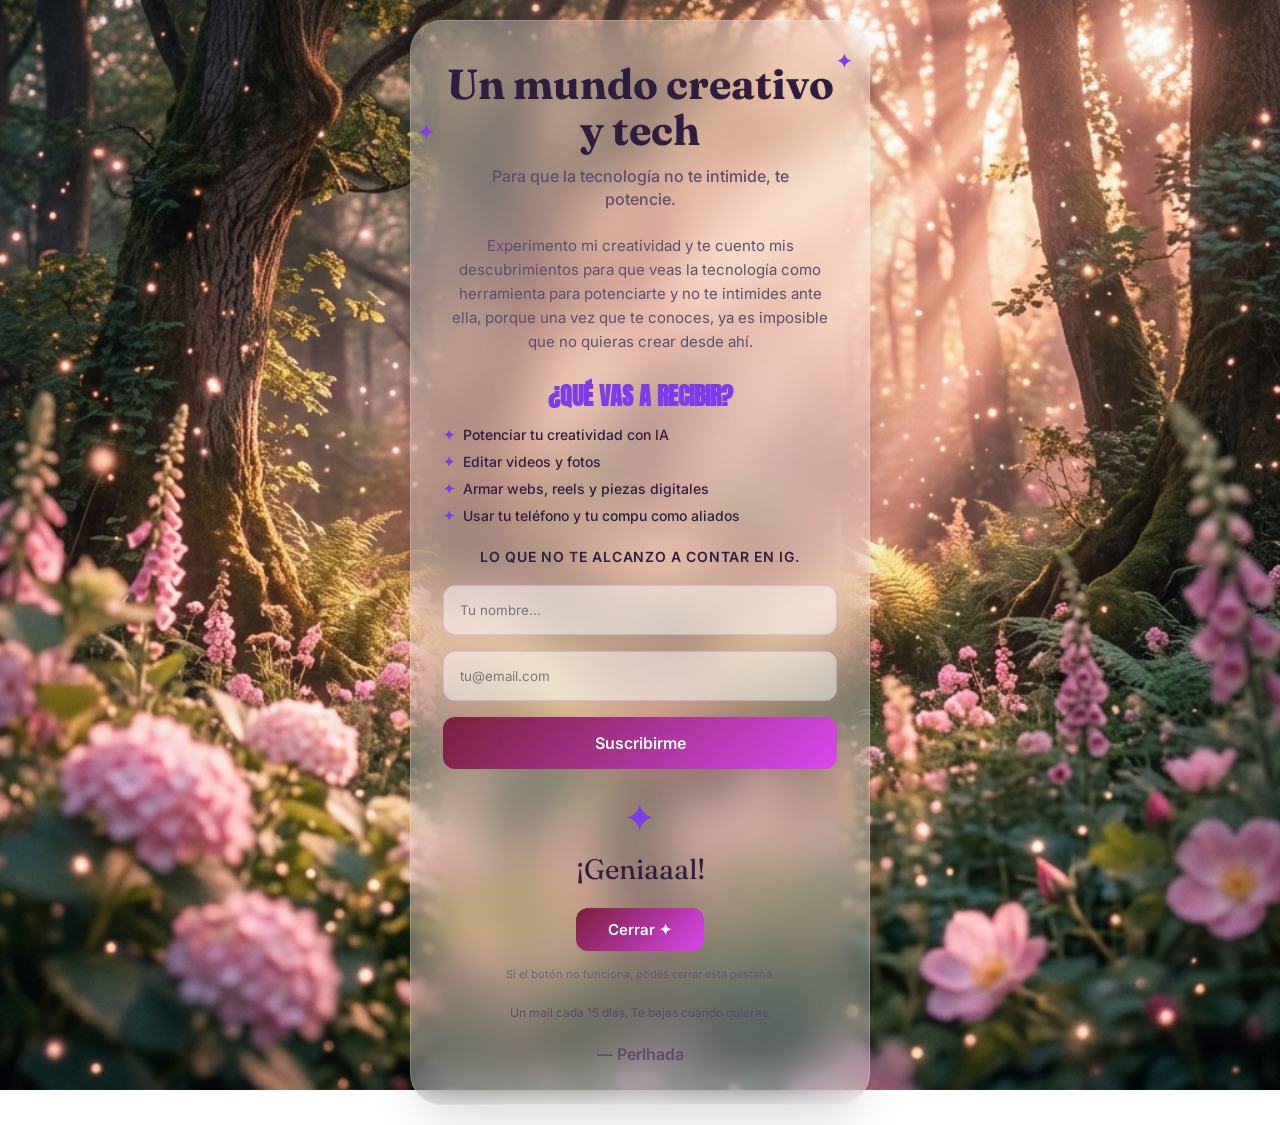
==== index.html @ 7e56c5f4 "Small update to index" ====
<!DOCTYPE html>
<html lang="es">
<head>
    <meta charset="UTF-8">
    <meta name="viewport" content="width=device-width, initial-scale=1.0">
    <title>Newsletter Perlhada | Ethereal Tech</title>
    <!-- Favicon -->
    <link rel="icon" type="image/svg+xml" href="data:image/svg+xml,<svg xmlns='http://www.w3.org/2000/svg' viewBox='0 0 100 100'><text y='.9em' font-size='90'>✦</text></svg>">
    <link rel="stylesheet" href="styles.css">
</head>
<body>
    <div class="grain-overlay"></div>

    <main class="container">
        <!-- HERO -->
        <section class="hero">
            <h1>
                Un mundo creativo y tech
                <span class="star star-1">✦</span>
                <span class="star star-2">✦</span>
            </h1>
            <p class="tagline">Para que la tecnología no te intimide, te potencie.</p>
        </section>

        <!-- BIENVENIDA -->
        <section class="bienvenida">
            <p>Experimento mi creatividad y te cuento mis descubrimientos para que veas la tecnología como herramienta para potenciarte y no te intimides ante ella, porque una vez que te conoces, ya es imposible que no quieras crear desde ahí.</p>
        </section>

        <!-- QUÉ VAS A RECIBIR -->
        <section class="que-recibes">
            <h2>¿Qué vas a recibir?</h2>
            <ul>
                <li>Potenciar tu creatividad con IA</li>
                <li>Editar videos y fotos</li>
                <li>Armar webs, reels y piezas digitales</li>
                <li>Usar tu teléfono y tu compu como aliados</li>
            </ul>
        </section>

        <!-- SUSCRIPCIÓN -->
        <section class="suscripcion">
            <p class="puente">Lo que no te alcanzo a contar en IG.</p>
            
            <div id="mailerlite-form">
                <form class="mailerlite-form" id="subscribe-form">
                    <input type="text" name="fields[name]" placeholder="Tu nombre..." required>
                    <input type="email" name="fields[email]" placeholder="tu@email.com" required>
                    <button type="submit">Suscribirme</button>
                </form>
                <div class="success-state" id="success-state" hidden>
                    <span class="success-star">✦</span>
                    <p class="success-title">¡Geniaaal!</p>
                    <button class="close-btn" onclick="window.close()">Cerrar ✦</button>
                    <p class="close-hint">Si el botón no funciona, podés cerrar esta pestaña.</p>
                </div>
            </div>

            <script>
                const form = document.getElementById('subscribe-form');
                const successState = document.getElementById('success-state');
                const MAILERLITE_URL = 'https://assets.mailerlite.com/jsonp/1642728/forms/185133193993652222/subscribe';

                form.addEventListener('submit', function(e) {
                    e.preventDefault();
                    const data = new FormData(form);
                    fetch(MAILERLITE_URL, { method: 'POST', body: data, mode: 'no-cors' })
                        .finally(() => {
                            form.hidden = true;
                            successState.hidden = false;
                            document.getElementById('antifriccion').hidden = true;
                            document.getElementById('footer').hidden = true;
                        });
                });
            </script>
            
            <p class="antifriccion" id="antifriccion">Un mail cada 15 días. Te bajas cuando quieras.</p>
        </section>

        <!-- FOOTER -->
        <footer id="footer">
            <p>— Perlhada</p>
        </footer>
    </main>
</body>
</html>
---- styles.css ----
/* Newsletter Perlhada - Ethereal Tech Design */
@import url('https://fonts.googleapis.com/css2?family=Anton&family=Fraunces:opsz,wght@9..144,700&family=Inter:wght@400;500;600&display=swap');

:root {
    /* Colors */
    --text-primary: #2D1B3D;
    --text-secondary: #5C4B6E;
    --accent-violet: #7C3AED;
    --cta-burgundy: #7A1E3A;
    --cta-fuchsia: #D946EF;
    
    /* Typography - NO ITALICS per instructions */
    --font-h1: 'Fraunces', serif;
    --font-headline: 'Anton', sans-serif;
    --font-body: 'Inter', sans-serif;
    
    /* Effects */
    --glass-bg: rgba(255, 255, 255, 0.30);
    --glass-blur: 24px;
    --card-width: 460px;
    --transition: all 0.4s cubic-bezier(0.165, 0.84, 0.44, 1);
}

* {
    margin: 0;
    padding: 0;
    box-sizing: border-box;
}

body {
    font-family: var(--font-body);
    color: var(--text-primary);
    background: url('assets/fondo-dreamy.jpg') no-repeat center center fixed;
    background-size: cover;
    min-height: 100vh;
    display: flex;
    justify-content: center;
    align-items: center;
    padding: 20px;
    -webkit-font-smoothing: antialiased;
    overflow-x: hidden;
}

/* Container / Mobile-First Card */
.container {
    background: var(--glass-bg);
    backdrop-filter: blur(var(--glass-blur));
    -webkit-backdrop-filter: blur(var(--glass-blur));
    width: 100%;
    max-width: var(--card-width);
    padding: 40px 32px;
    border-radius: 32px;
    border: 1px solid rgba(255, 255, 255, 0.2);
    box-shadow: 0 25px 50px -12px rgba(0, 0, 0, 0.15);
    text-align: center;
    animation: fadeInUp 0.8s ease-out forwards;
}

@keyframes fadeInUp {
    from { opacity: 0; transform: translateY(30px); }
    to { opacity: 1; transform: translateY(0); }
}

/* HERO */
.hero {
    margin-bottom: 24px;
}

.hero h1 {
    font-family: var(--font-h1);
    font-size: 42px;
    line-height: 1.1;
    margin-bottom: 12px;
    color: var(--text-primary);
    position: relative;
    display: inline-block;
}

/* Twinkling Stars */
.star {
    position: absolute;
    color: var(--accent-violet);
    font-size: 1.2rem;
    animation: twinkle 1s infinite alternate;
}

.star-1 { top: -10px; right: -15px; }
.star-2 { bottom: 10px; left: -25px; animation-delay: 0.5s; }

@keyframes twinkle {
    0% { opacity: 0.3; transform: scale(0.8) rotate(0deg); }
    100% { opacity: 1; transform: scale(1.2) rotate(45deg); }
}

.tagline {
    font-size: 16px;
    font-weight: 500;
    color: var(--text-secondary);
    line-height: 1.4;
    max-width: 320px;
    margin: 0 auto;
}

/* BIENVENIDA */
.bienvenida {
    margin-bottom: 24px;
}

.bienvenida p {
    font-size: 15px;
    line-height: 1.6;
    color: var(--text-secondary);
}

/* QUÉ VAS A RECIBIR */
.que-recibes {
    margin-bottom: 24px;
    text-align: left;
}

.que-recibes h2 {
    font-family: var(--font-headline);
    font-size: 24px;
    text-transform: uppercase;
    color: var(--accent-violet);
    margin-bottom: 12px;
    text-align: center;
}

.que-recibes ul {
    list-style: none;
    display: flex;
    flex-direction: column;
    gap: 10px;
}

.que-recibes li {
    font-size: 14px;
    font-weight: 500;
    color: var(--text-primary);
    display: flex;
    align-items: center;
    gap: 8px;
}

.que-recibes li::before {
    content: "✦";
    color: var(--accent-violet);
    font-weight: bold;
}

/* MEME */
.huevito {
    margin-bottom: 24px;
}

.huevito img {
    width: 140px;
    height: auto;
    border-radius: 20px;
    box-shadow: 0 10px 20px rgba(0,0,0,0.1);
}

/* SUSCRIPCIÓN */
.suscripcion .puente {
    font-weight: 600;
    font-size: 14px;
    margin-bottom: 20px;
    color: var(--text-primary);
    text-transform: uppercase;
    letter-spacing: 0.05em;
}

/* INTEGRATION FORM */
.mailerlite-form {
    display: flex;
    flex-direction: column;
    gap: 16px;
}

.mailerlite-form input {
    width: 100%;
    padding: 16px;
    border: 1px solid rgba(124, 58, 237, 0.2);
    border-radius: 12px;
    background: rgba(255, 255, 255, 0.5);
    font-family: var(--font-body);
    outline: none;
    transition: var(--transition);
}

.mailerlite-form input:focus {
    background: white;
    box-shadow: 0 0 15px rgba(124, 58, 237, 0.15);
}

.mailerlite-form button {
    width: 100%;
    padding: 16px;
    background: linear-gradient(135deg, var(--cta-burgundy), var(--cta-fuchsia));
    color: white;
    border: none;
    border-radius: 12px;
    font-family: var(--font-body);
    font-weight: 600;
    font-size: 16px;
    cursor: pointer;
    position: relative;
    overflow: hidden;
    transition: var(--transition);
}

/* Shimmer animation */
.mailerlite-form button::after {
    content: '';
    position: absolute;
    top: -50%;
    left: -60%;
    width: 20%;
    height: 200%;
    background: rgba(255, 255, 255, 0.4);
    transform: rotate(30deg);
    animation: shimmer 3.5s infinite;
}

@keyframes shimmer {
    0% { transform: translate(-100%, -100%) rotate(30deg); }
    30%, 100% { transform: translate(400%, 400%) rotate(30deg); }
}

.mailerlite-form button:hover {
    transform: translateY(-2px);
    box-shadow: 0 8px 20px rgba(217, 70, 239, 0.3);
}

.antifriccion {
    margin-top: 16px;
    color: var(--text-secondary);
    font-size: 12px;
}

/* SUCCESS STATE */
.success-state {
    display: flex;
    flex-direction: column;
    align-items: center;
    gap: 10px;
    padding: 24px 0 8px;
    animation: fadeInUp 0.5s ease-out forwards;
}

.success-star {
    font-size: 2.5rem;
    color: var(--accent-violet);
    animation: twinkle 1s infinite alternate;
}

.success-title {
    font-family: var(--font-h1);
    font-size: 28px;
    color: var(--text-primary);
}

.success-sub {
    font-size: 15px;
    color: var(--text-secondary);
}

.success-step {
    font-size: 13px;
    color: var(--text-secondary);
    margin-top: 4px;
}

.close-btn {
    margin-top: 12px;
    padding: 12px 32px;
    background: linear-gradient(135deg, var(--cta-burgundy), var(--cta-fuchsia));
    color: white;
    border: none;
    border-radius: 12px;
    font-family: var(--font-body);
    font-weight: 600;
    font-size: 15px;
    cursor: pointer;
    transition: var(--transition);
}

.close-btn:hover {
    transform: translateY(-2px);
    box-shadow: 0 8px 20px rgba(217, 70, 239, 0.3);
}

.close-hint {
    font-size: 11px;
    color: var(--text-secondary);
    margin-top: 6px;
    opacity: 0.7;
}

footer {
    padding-top: 24px;
}

footer p {
    font-weight: 600;
    color: var(--text-secondary);
}

/* BIENVENIDA PAGE */
.bienvenida-page {
    display: flex;
    flex-direction: column;
    align-items: center;
    gap: 12px;
    padding: 48px 32px;
}

.bienvenida-title {
    font-family: var(--font-h1);
    font-size: 48px;
    color: var(--text-primary);
}

.bienvenida-sub {
    font-size: 18px;
    font-weight: 500;
    color: var(--text-primary);
    text-align: center;
}

.bienvenida-info {
    font-size: 14px;
    color: var(--text-secondary);
    text-align: center;
}

.ig-link {
    margin-top: 8px;
    color: var(--accent-violet);
    font-weight: 600;
    font-size: 15px;
    text-decoration: none;
    transition: var(--transition);
}

.ig-link:hover {
    opacity: 0.7;
}

/* UTILS */
.grain-overlay {
    position: fixed;
    top: 0;
    left: 0;
    width: 100%;
    height: 100%;
    background-image: url("data:image/svg+xml,%3Csvg viewBox='0 0 200 200' xmlns='http://www.w3.org/2000/svg'%3E%3Cfilter id='noiseFilter'%3E%3CfeTurbulence type='fractalNoise' baseFrequency='0.65' numOctaves='3' stitchTiles='stitch'/%3E%3C/filter%3E%3Crect width='100%25' height='100%25' filter='url(%23noiseFilter)'/%3E%3C/svg%3E");
    opacity: 0.03;
    pointer-events: none;
    z-index: 9999;
}
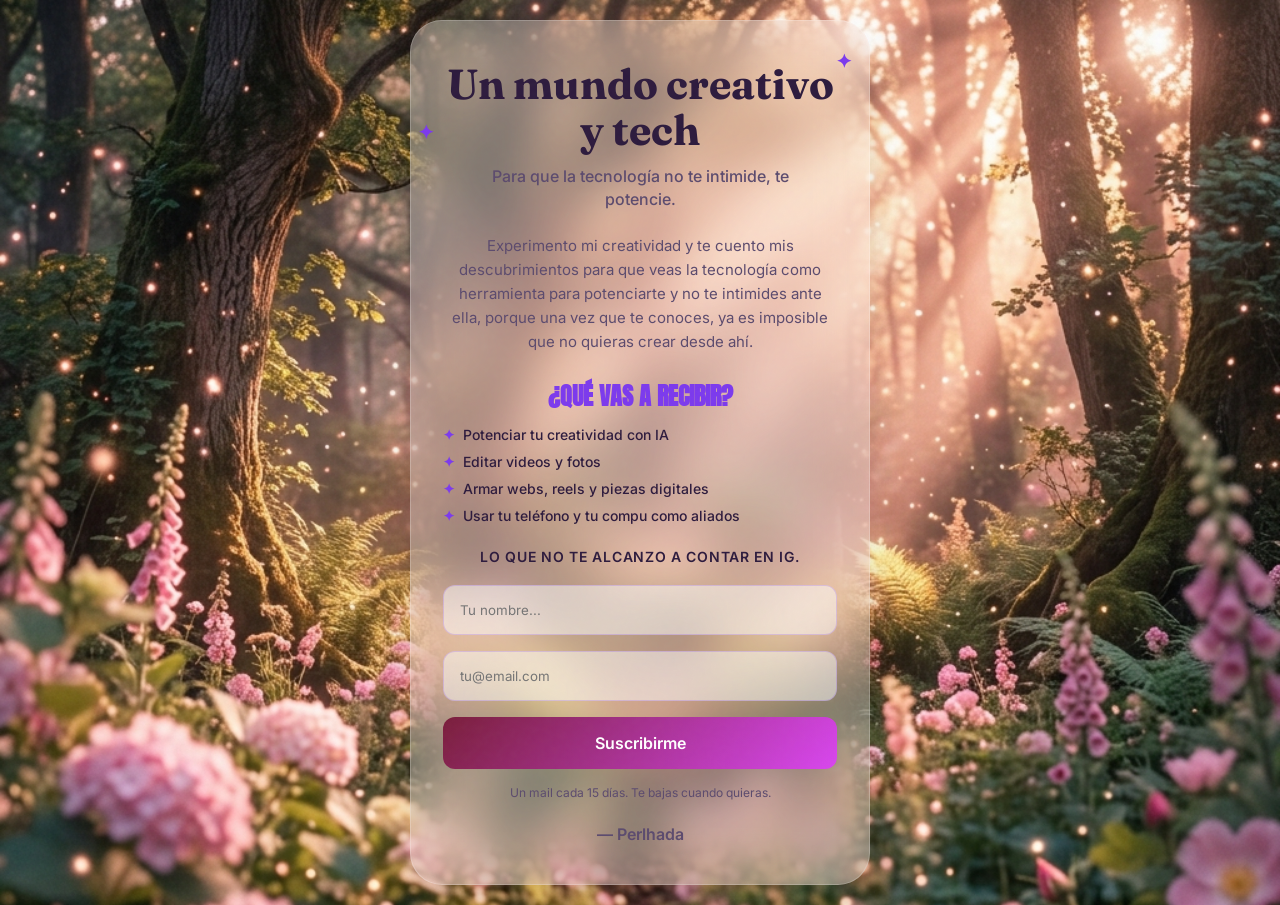
==== commit dd26d997: "Further improvements to index and styles" ====
--- a/index.html
+++ b/index.html
@@ -67,7 +67,7 @@
                     fetch(MAILERLITE_URL, { method: 'POST', body: data, mode: 'no-cors' })
                         .finally(() => {
                             form.hidden = true;
-                            successState.hidden = false;
+                            successState.classList.add('visible');
                             document.getElementById('antifriccion').hidden = true;
                             document.getElementById('footer').hidden = true;
                         });
--- a/styles.css
+++ b/styles.css
@@ -241,11 +241,15 @@
 
 /* SUCCESS STATE */
 .success-state {
-    display: flex;
+    display: none;
     flex-direction: column;
     align-items: center;
     gap: 10px;
     padding: 24px 0 8px;
+}
+
+.success-state.visible {
+    display: flex;
     animation: fadeInUp 0.5s ease-out forwards;
 }
 
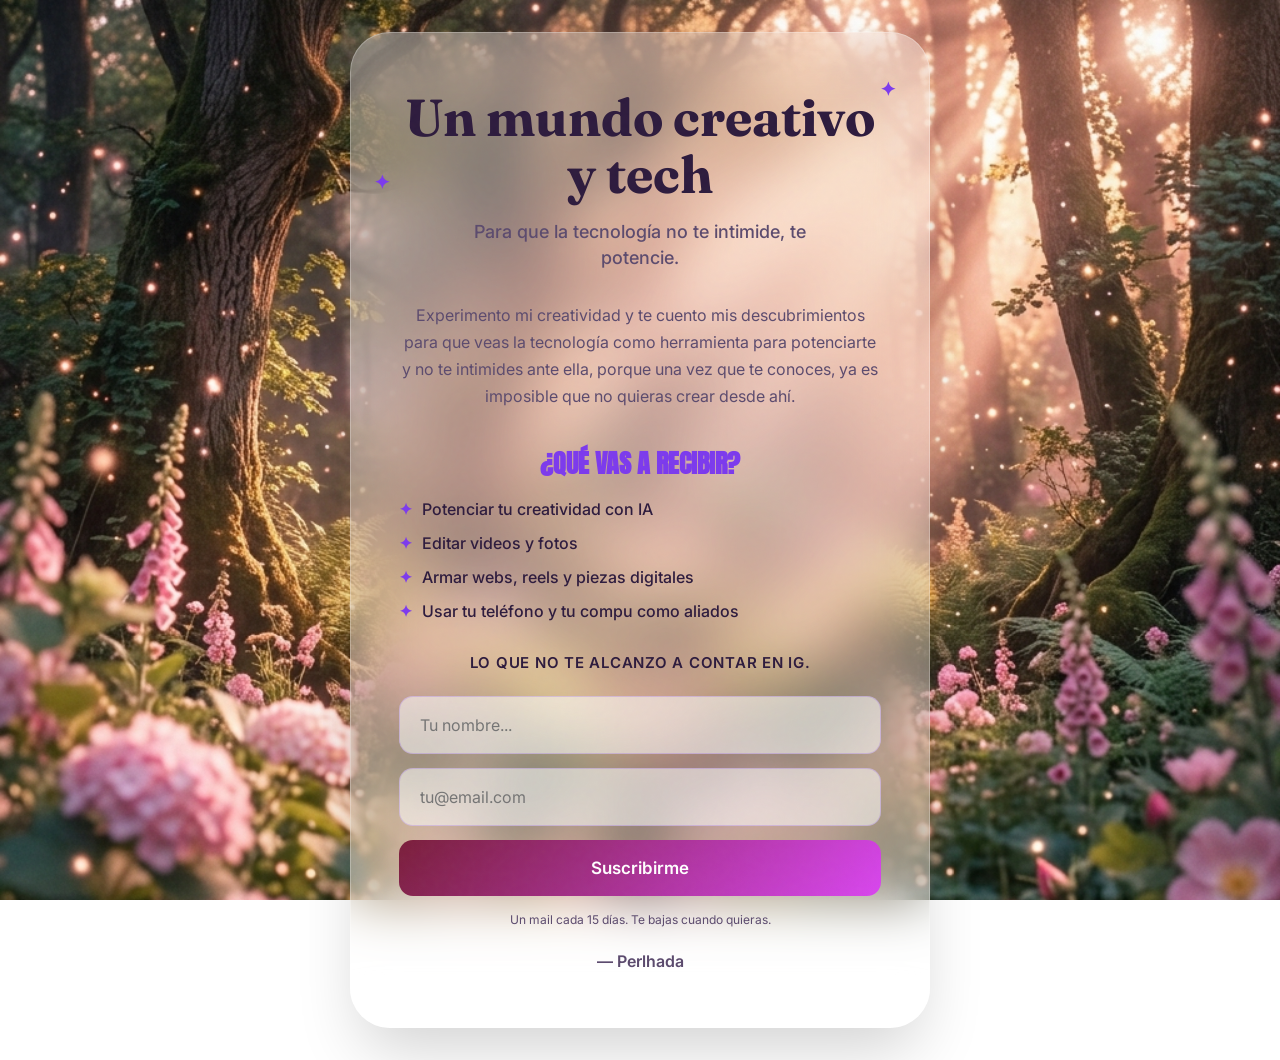
==== commit 2cacd27b: "Small tweaks" ====
--- a/index.html
+++ b/index.html
@@ -48,9 +48,11 @@
                     <input type="email" name="fields[email]" placeholder="tu@email.com" required>
                     <button type="submit">Suscribirme</button>
                 </form>
-                <div class="success-state" id="success-state" hidden>
+                <div class="success-state" id="success-state">
                     <span class="success-star">✦</span>
                     <p class="success-title">¡Geniaaal!</p>
+                    <p class="success-sub">Bienvenidx a bordo de la nave que te llevará al labo.</p>
+                    <p class="success-step">En segundos vas a recibir el siguiente paso de esta aventura por mail.</p>
                     <button class="close-btn" onclick="window.close()">Cerrar ✦</button>
                     <p class="close-hint">Si el botón no funciona, podés cerrar esta pestaña.</p>
                 </div>
--- a/styles.css
+++ b/styles.css
@@ -8,16 +8,16 @@
     --accent-violet: #7C3AED;
     --cta-burgundy: #7A1E3A;
     --cta-fuchsia: #D946EF;
-    
-    /* Typography - NO ITALICS per instructions */
+
+    /* Typography */
     --font-h1: 'Fraunces', serif;
     --font-headline: 'Anton', sans-serif;
     --font-body: 'Inter', sans-serif;
-    
+
     /* Effects */
-    --glass-bg: rgba(255, 255, 255, 0.30);
-    --glass-blur: 24px;
-    --card-width: 460px;
+    --glass-bg: rgba(255, 255, 255, 0.32);
+    --glass-blur: 28px;
+    --card-width: 580px;
     --transition: all 0.4s cubic-bezier(0.165, 0.84, 0.44, 1);
 }
 
@@ -30,15 +30,22 @@
 body {
     font-family: var(--font-body);
     color: var(--text-primary);
-    background: url('assets/fondo-dreamy.jpg') no-repeat center center fixed;
-    background-size: cover;
     min-height: 100vh;
     display: flex;
     justify-content: center;
     align-items: center;
-    padding: 20px;
+    padding: 32px 20px;
     -webkit-font-smoothing: antialiased;
     overflow-x: hidden;
+}
+
+body::before {
+    content: '';
+    position: fixed;
+    inset: 0;
+    background: url('assets/fondo-dreamy.jpg') no-repeat center center;
+    background-size: cover;
+    z-index: -1;
 }
 
 /* Container / Mobile-First Card */
@@ -48,10 +55,10 @@
     -webkit-backdrop-filter: blur(var(--glass-blur));
     width: 100%;
     max-width: var(--card-width);
-    padding: 40px 32px;
-    border-radius: 32px;
-    border: 1px solid rgba(255, 255, 255, 0.2);
-    box-shadow: 0 25px 50px -12px rgba(0, 0, 0, 0.15);
+    padding: 56px 48px;
+    border-radius: 40px;
+    border: 1px solid rgba(255, 255, 255, 0.25);
+    box-shadow: 0 32px 64px -12px rgba(0, 0, 0, 0.18);
     text-align: center;
     animation: fadeInUp 0.8s ease-out forwards;
 }
@@ -63,14 +70,14 @@
 
 /* HERO */
 .hero {
-    margin-bottom: 24px;
+    margin-bottom: 32px;
 }
 
 .hero h1 {
     font-family: var(--font-h1);
-    font-size: 42px;
+    font-size: 52px;
     line-height: 1.1;
-    margin-bottom: 12px;
+    margin-bottom: 16px;
     color: var(--text-primary);
     position: relative;
     display: inline-block;
@@ -93,54 +100,54 @@
 }
 
 .tagline {
+    font-size: 18px;
+    font-weight: 500;
+    color: var(--text-secondary);
+    line-height: 1.4;
+    max-width: 380px;
+    margin: 0 auto;
+}
+
+/* BIENVENIDA */
+.bienvenida {
+    margin-bottom: 32px;
+}
+
+.bienvenida p {
+    font-size: 16px;
+    line-height: 1.7;
+    color: var(--text-secondary);
+}
+
+/* QUÉ VAS A RECIBIR */
+.que-recibes {
+    margin-bottom: 32px;
+    text-align: left;
+}
+
+.que-recibes h2 {
+    font-family: var(--font-headline);
+    font-size: 26px;
+    text-transform: uppercase;
+    color: var(--accent-violet);
+    margin-bottom: 16px;
+    text-align: center;
+}
+
+.que-recibes ul {
+    list-style: none;
+    display: flex;
+    flex-direction: column;
+    gap: 14px;
+}
+
+.que-recibes li {
     font-size: 16px;
     font-weight: 500;
-    color: var(--text-secondary);
-    line-height: 1.4;
-    max-width: 320px;
-    margin: 0 auto;
-}
-
-/* BIENVENIDA */
-.bienvenida {
-    margin-bottom: 24px;
-}
-
-.bienvenida p {
-    font-size: 15px;
-    line-height: 1.6;
-    color: var(--text-secondary);
-}
-
-/* QUÉ VAS A RECIBIR */
-.que-recibes {
-    margin-bottom: 24px;
-    text-align: left;
-}
-
-.que-recibes h2 {
-    font-family: var(--font-headline);
-    font-size: 24px;
-    text-transform: uppercase;
-    color: var(--accent-violet);
-    margin-bottom: 12px;
-    text-align: center;
-}
-
-.que-recibes ul {
-    list-style: none;
-    display: flex;
-    flex-direction: column;
+    color: var(--text-primary);
+    display: flex;
+    align-items: center;
     gap: 10px;
-}
-
-.que-recibes li {
-    font-size: 14px;
-    font-weight: 500;
-    color: var(--text-primary);
-    display: flex;
-    align-items: center;
-    gap: 8px;
 }
 
 .que-recibes li::before {
@@ -164,8 +171,8 @@
 /* SUSCRIPCIÓN */
 .suscripcion .puente {
     font-weight: 600;
-    font-size: 14px;
-    margin-bottom: 20px;
+    font-size: 15px;
+    margin-bottom: 24px;
     color: var(--text-primary);
     text-transform: uppercase;
     letter-spacing: 0.05em;
@@ -175,35 +182,37 @@
 .mailerlite-form {
     display: flex;
     flex-direction: column;
-    gap: 16px;
+    gap: 14px;
 }
 
 .mailerlite-form input {
     width: 100%;
-    padding: 16px;
-    border: 1px solid rgba(124, 58, 237, 0.2);
-    border-radius: 12px;
-    background: rgba(255, 255, 255, 0.5);
+    padding: 18px 20px;
+    border: 1.5px solid rgba(124, 58, 237, 0.2);
+    border-radius: 14px;
+    background: rgba(255, 255, 255, 0.55);
     font-family: var(--font-body);
+    font-size: 16px;
     outline: none;
     transition: var(--transition);
 }
 
 .mailerlite-form input:focus {
     background: white;
-    box-shadow: 0 0 15px rgba(124, 58, 237, 0.15);
+    border-color: rgba(124, 58, 237, 0.5);
+    box-shadow: 0 0 0 4px rgba(124, 58, 237, 0.08);
 }
 
 .mailerlite-form button {
     width: 100%;
-    padding: 16px;
+    padding: 18px;
     background: linear-gradient(135deg, var(--cta-burgundy), var(--cta-fuchsia));
     color: white;
     border: none;
-    border-radius: 12px;
+    border-radius: 14px;
     font-family: var(--font-body);
     font-weight: 600;
-    font-size: 16px;
+    font-size: 17px;
     cursor: pointer;
     position: relative;
     overflow: hidden;
@@ -254,14 +263,14 @@
 }
 
 .success-star {
-    font-size: 2.5rem;
+    font-size: 3rem;
     color: var(--accent-violet);
     animation: twinkle 1s infinite alternate;
 }
 
 .success-title {
     font-family: var(--font-h1);
-    font-size: 28px;
+    font-size: 48px;
     color: var(--text-primary);
 }
 
@@ -352,6 +361,80 @@
     opacity: 0.7;
 }
 
+/* ─── RESPONSIVE ─────────────────────────────────── */
+
+/* Tablet (≤ 640px) */
+@media (max-width: 640px) {
+    body {
+        padding: 24px 16px;
+        align-items: flex-start;
+    }
+
+    .container {
+        padding: 44px 32px;
+        border-radius: 32px;
+    }
+
+    .hero h1 {
+        font-size: 40px;
+    }
+
+    .tagline {
+        font-size: 16px;
+        max-width: 100%;
+    }
+
+    .bienvenida p {
+        font-size: 15px;
+    }
+
+    .que-recibes h2 {
+        font-size: 22px;
+    }
+
+    .que-recibes li {
+        font-size: 15px;
+    }
+
+    .mailerlite-form input {
+        padding: 16px 18px;
+        font-size: 16px;
+    }
+
+    .mailerlite-form button {
+        padding: 16px;
+        font-size: 16px;
+    }
+
+    .success-title {
+        font-size: 40px;
+    }
+}
+
+/* Mobile (≤ 390px) */
+@media (max-width: 390px) {
+    .container {
+        padding: 36px 24px;
+        border-radius: 28px;
+    }
+
+    .hero h1 {
+        font-size: 34px;
+    }
+
+    .tagline {
+        font-size: 15px;
+    }
+
+    .que-recibes li {
+        font-size: 14px;
+    }
+
+    .success-title {
+        font-size: 34px;
+    }
+}
+
 /* UTILS */
 .grain-overlay {
     position: fixed;
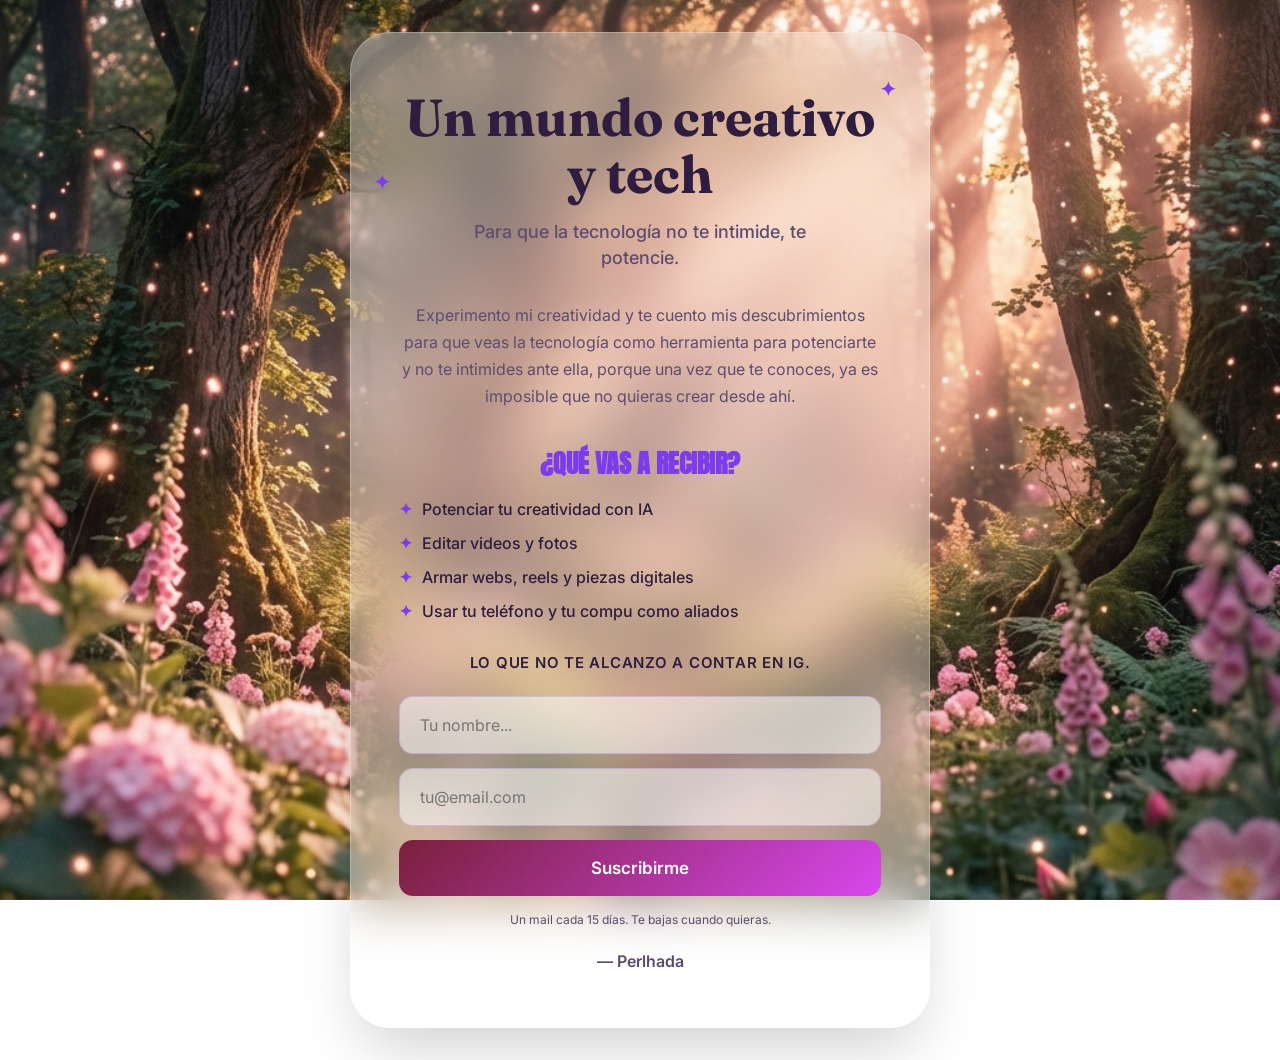
==== commit 45c542d9: "Update" ====
--- a/index.html
+++ b/index.html
@@ -67,13 +67,15 @@
                     e.preventDefault();
                     const data = new FormData(form);
                     fetch(MAILERLITE_URL, { method: 'POST', body: data, mode: 'no-cors' })
-                        .finally(() => {
-                            form.hidden = true;
-                            successState.classList.add('visible');
-                            document.getElementById('antifriccion').hidden = true;
-                            document.getElementById('footer').hidden = true;
-                        });
+                        .finally(showSuccess);
                 });
+
+                function showSuccess() {
+                    form.style.display = 'none';
+                    document.getElementById('antifriccion').style.display = 'none';
+                    document.getElementById('footer').style.display = 'none';
+                    successState.classList.add('visible');
+                }
             </script>
             
             <p class="antifriccion" id="antifriccion">Un mail cada 15 días. Te bajas cuando quieras.</p>
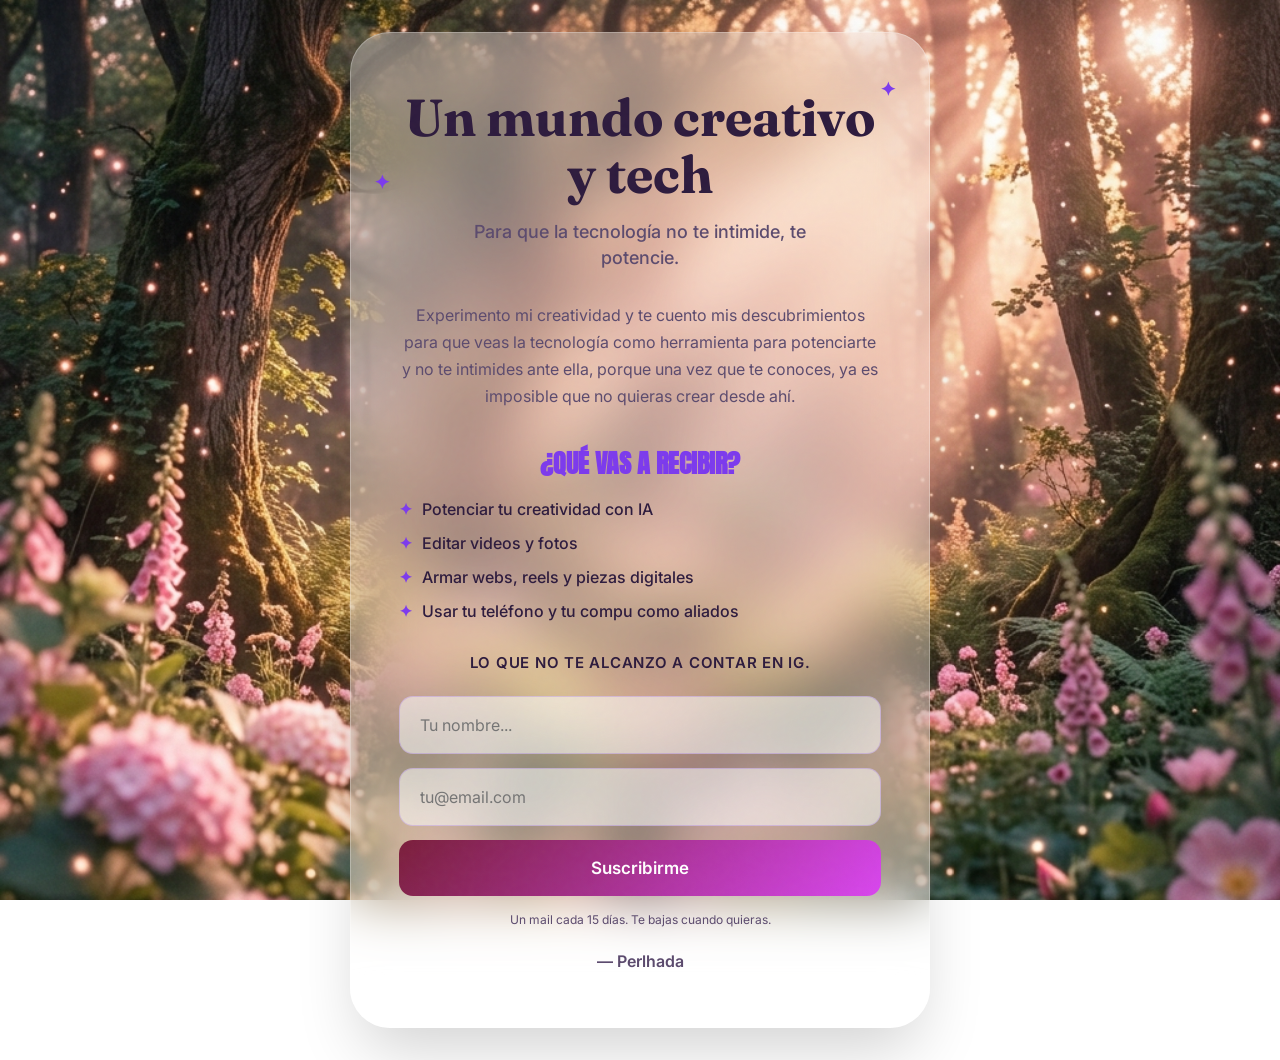
==== commit 4e87a6d7: "More updates" ====
--- a/index.html
+++ b/index.html
@@ -4,7 +4,6 @@
     <meta charset="UTF-8">
     <meta name="viewport" content="width=device-width, initial-scale=1.0">
     <title>Newsletter Perlhada | Ethereal Tech</title>
-    <!-- Favicon -->
     <link rel="icon" type="image/svg+xml" href="data:image/svg+xml,<svg xmlns='http://www.w3.org/2000/svg' viewBox='0 0 100 100'><text y='.9em' font-size='90'>✦</text></svg>">
     <link rel="stylesheet" href="styles.css">
 </head>
@@ -12,79 +11,75 @@
     <div class="grain-overlay"></div>
 
     <main class="container">
-        <!-- HERO -->
-        <section class="hero">
-            <h1>
-                Un mundo creativo y tech
-                <span class="star star-1">✦</span>
-                <span class="star star-2">✦</span>
-            </h1>
-            <p class="tagline">Para que la tecnología no te intimide, te potencie.</p>
-        </section>
+        <!-- CONTENIDO PRINCIPAL -->
+        <div id="main-content">
+            <!-- HERO -->
+            <section class="hero">
+                <h1>
+                    Un mundo creativo y tech
+                    <span class="star star-1">✦</span>
+                    <span class="star star-2">✦</span>
+                </h1>
+                <p class="tagline">Para que la tecnología no te intimide, te potencie.</p>
+            </section>
 
-        <!-- BIENVENIDA -->
-        <section class="bienvenida">
-            <p>Experimento mi creatividad y te cuento mis descubrimientos para que veas la tecnología como herramienta para potenciarte y no te intimides ante ella, porque una vez que te conoces, ya es imposible que no quieras crear desde ahí.</p>
-        </section>
+            <!-- BIENVENIDA -->
+            <section class="bienvenida">
+                <p>Experimento mi creatividad y te cuento mis descubrimientos para que veas la tecnología como herramienta para potenciarte y no te intimides ante ella, porque una vez que te conoces, ya es imposible que no quieras crear desde ahí.</p>
+            </section>
 
-        <!-- QUÉ VAS A RECIBIR -->
-        <section class="que-recibes">
-            <h2>¿Qué vas a recibir?</h2>
-            <ul>
-                <li>Potenciar tu creatividad con IA</li>
-                <li>Editar videos y fotos</li>
-                <li>Armar webs, reels y piezas digitales</li>
-                <li>Usar tu teléfono y tu compu como aliados</li>
-            </ul>
-        </section>
+            <!-- QUÉ VAS A RECIBIR -->
+            <section class="que-recibes">
+                <h2>¿Qué vas a recibir?</h2>
+                <ul>
+                    <li>Potenciar tu creatividad con IA</li>
+                    <li>Editar videos y fotos</li>
+                    <li>Armar webs, reels y piezas digitales</li>
+                    <li>Usar tu teléfono y tu compu como aliados</li>
+                </ul>
+            </section>
 
-        <!-- SUSCRIPCIÓN -->
-        <section class="suscripcion">
-            <p class="puente">Lo que no te alcanzo a contar en IG.</p>
-            
-            <div id="mailerlite-form">
+            <!-- SUSCRIPCIÓN -->
+            <section class="suscripcion">
+                <p class="puente">Lo que no te alcanzo a contar en IG.</p>
                 <form class="mailerlite-form" id="subscribe-form">
                     <input type="text" name="fields[name]" placeholder="Tu nombre..." required>
                     <input type="email" name="fields[email]" placeholder="tu@email.com" required>
                     <button type="submit">Suscribirme</button>
                 </form>
-                <div class="success-state" id="success-state">
-                    <span class="success-star">✦</span>
-                    <p class="success-title">¡Geniaaal!</p>
-                    <p class="success-sub">Bienvenidx a bordo de la nave que te llevará al labo.</p>
-                    <p class="success-step">En segundos vas a recibir el siguiente paso de esta aventura por mail.</p>
-                    <button class="close-btn" onclick="window.close()">Cerrar ✦</button>
-                    <p class="close-hint">Si el botón no funciona, podés cerrar esta pestaña.</p>
-                </div>
-            </div>
+                <p class="antifriccion">Un mail cada 15 días. Te bajas cuando quieras.</p>
+            </section>
 
-            <script>
-                const form = document.getElementById('subscribe-form');
-                const successState = document.getElementById('success-state');
-                const MAILERLITE_URL = 'https://assets.mailerlite.com/jsonp/1642728/forms/185133193993652222/subscribe';
+            <footer>
+                <p>— Perlhada</p>
+            </footer>
+        </div>
 
-                form.addEventListener('submit', function(e) {
-                    e.preventDefault();
-                    const data = new FormData(form);
-                    fetch(MAILERLITE_URL, { method: 'POST', body: data, mode: 'no-cors' })
-                        .finally(showSuccess);
-                });
+        <!-- SUCCESS STATE -->
+        <div class="success-state" id="success-state">
+            <span class="success-star">✦</span>
+            <p class="success-title">¡Geniaaal!</p>
+            <p class="success-sub">Bienvenidx a bordo de la nave que te llevará al labo.</p>
+        </div>
+    </main>
 
-                function showSuccess() {
-                    form.style.display = 'none';
-                    document.getElementById('antifriccion').style.display = 'none';
-                    document.getElementById('footer').style.display = 'none';
-                    successState.classList.add('visible');
-                }
-            </script>
-            
-            <p class="antifriccion" id="antifriccion">Un mail cada 15 días. Te bajas cuando quieras.</p>
-        </section>
+    <script>
+        const form = document.getElementById('subscribe-form');
+        const successState = document.getElementById('success-state');
+        const mainContent = document.getElementById('main-content');
+        const MAILERLITE_URL = 'https://assets.mailerlite.com/jsonp/1642728/forms/185133193993652222/subscribe';
 
-        <!-- FOOTER -->
-        <footer id="footer">
-            <p>— Perlhada</p>
-        </footer>
-    </main>
+        form.addEventListener('submit', function(e) {
+            e.preventDefault();
+            const data = new FormData(form);
+            fetch(MAILERLITE_URL, { method: 'POST', body: data, mode: 'no-cors' })
+                .finally(showSuccess);
+        });
+
+        function showSuccess() {
+            mainContent.style.display = 'none';
+            successState.classList.add('visible');
+        }
+    </script>
 </body>
 </html>
--- a/styles.css
+++ b/styles.css
@@ -253,8 +253,9 @@
     display: none;
     flex-direction: column;
     align-items: center;
-    gap: 10px;
-    padding: 24px 0 8px;
+    justify-content: center;
+    gap: 16px;
+    min-height: 240px;
 }
 
 .success-state.visible {
@@ -270,45 +271,17 @@
 
 .success-title {
     font-family: var(--font-h1);
-    font-size: 48px;
+    font-size: 52px;
     color: var(--text-primary);
 }
 
 .success-sub {
-    font-size: 15px;
-    color: var(--text-secondary);
-}
-
-.success-step {
-    font-size: 13px;
-    color: var(--text-secondary);
-    margin-top: 4px;
-}
-
-.close-btn {
-    margin-top: 12px;
-    padding: 12px 32px;
-    background: linear-gradient(135deg, var(--cta-burgundy), var(--cta-fuchsia));
-    color: white;
-    border: none;
-    border-radius: 12px;
-    font-family: var(--font-body);
-    font-weight: 600;
-    font-size: 15px;
-    cursor: pointer;
-    transition: var(--transition);
-}
-
-.close-btn:hover {
-    transform: translateY(-2px);
-    box-shadow: 0 8px 20px rgba(217, 70, 239, 0.3);
-}
-
-.close-hint {
-    font-size: 11px;
-    color: var(--text-secondary);
-    margin-top: 6px;
-    opacity: 0.7;
+    font-size: 18px;
+    font-weight: 500;
+    color: var(--text-secondary);
+    line-height: 1.5;
+    max-width: 340px;
+    text-align: center;
 }
 
 footer {
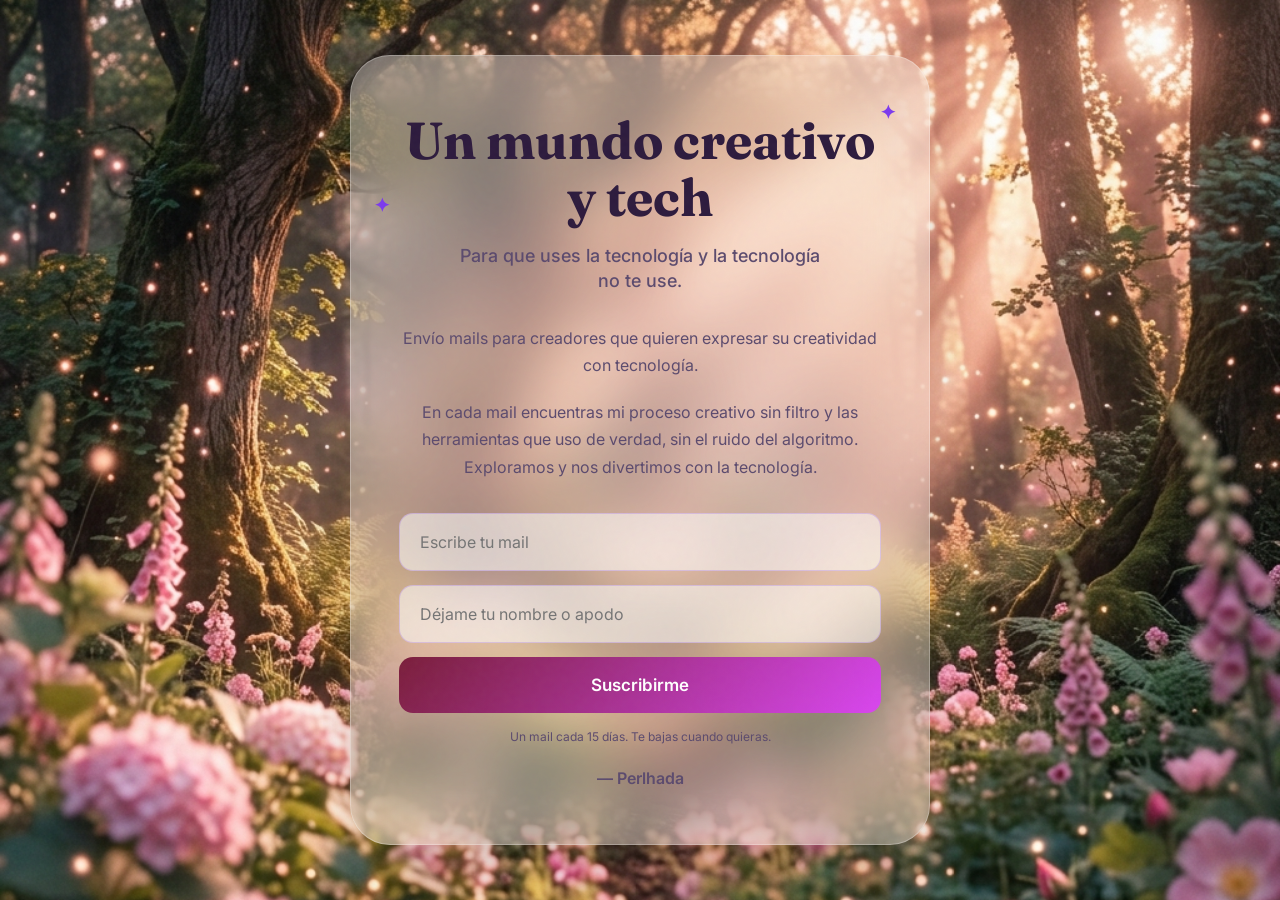
==== commit 5834b3d8: "Update index.html and styles.css" ====
--- a/index.html
+++ b/index.html
@@ -20,31 +20,20 @@
                     <span class="star star-1">✦</span>
                     <span class="star star-2">✦</span>
                 </h1>
-                <p class="tagline">Para que la tecnología no te intimide, te potencie.</p>
+                <p class="tagline">Para que uses la tecnología y la tecnología no te use.</p>
             </section>
 
             <!-- BIENVENIDA -->
             <section class="bienvenida">
-                <p>Experimento mi creatividad y te cuento mis descubrimientos para que veas la tecnología como herramienta para potenciarte y no te intimides ante ella, porque una vez que te conoces, ya es imposible que no quieras crear desde ahí.</p>
-            </section>
-
-            <!-- QUÉ VAS A RECIBIR -->
-            <section class="que-recibes">
-                <h2>¿Qué vas a recibir?</h2>
-                <ul>
-                    <li>Potenciar tu creatividad con IA</li>
-                    <li>Editar videos y fotos</li>
-                    <li>Armar webs, reels y piezas digitales</li>
-                    <li>Usar tu teléfono y tu compu como aliados</li>
-                </ul>
+                <p>Envío mails para creadores que quieren expresar su creatividad con tecnología.</p>
+                <p>En cada mail encuentras mi proceso creativo sin filtro y las herramientas que uso de verdad, sin el ruido del algoritmo. Exploramos y nos divertimos con la tecnología.</p>
             </section>
 
             <!-- SUSCRIPCIÓN -->
             <section class="suscripcion">
-                <p class="puente">Lo que no te alcanzo a contar en IG.</p>
                 <form class="mailerlite-form" id="subscribe-form">
-                    <input type="text" name="fields[name]" placeholder="Tu nombre..." required>
-                    <input type="email" name="fields[email]" placeholder="tu@email.com" required>
+                    <input type="email" name="fields[email]" placeholder="Escribe tu mail" required>
+                    <input type="text" name="fields[name]" placeholder="Déjame tu nombre o apodo" required>
                     <button type="submit">Suscribirme</button>
                 </form>
                 <p class="antifriccion">Un mail cada 15 días. Te bajas cuando quieras.</p>
@@ -60,6 +49,7 @@
             <span class="success-star">✦</span>
             <p class="success-title">¡Geniaaal!</p>
             <p class="success-sub">Bienvenidx a bordo de la nave que te llevará al labo.</p>
+            <p class="success-step">En unos segundos recibirás un mail para confirmar la partida en esta aventura creativa.</p>
         </div>
     </main>
 
--- a/styles.css
+++ b/styles.css
@@ -117,6 +117,10 @@
     font-size: 16px;
     line-height: 1.7;
     color: var(--text-secondary);
+}
+
+.bienvenida p + p {
+    margin-top: 20px;
 }
 
 /* QUÉ VAS A RECIBIR */
@@ -284,6 +288,15 @@
     text-align: center;
 }
 
+.success-step {
+    font-size: 13px;
+    color: var(--text-secondary);
+    opacity: 0.75;
+    max-width: 300px;
+    text-align: center;
+    line-height: 1.5;
+}
+
 footer {
     padding-top: 24px;
 }
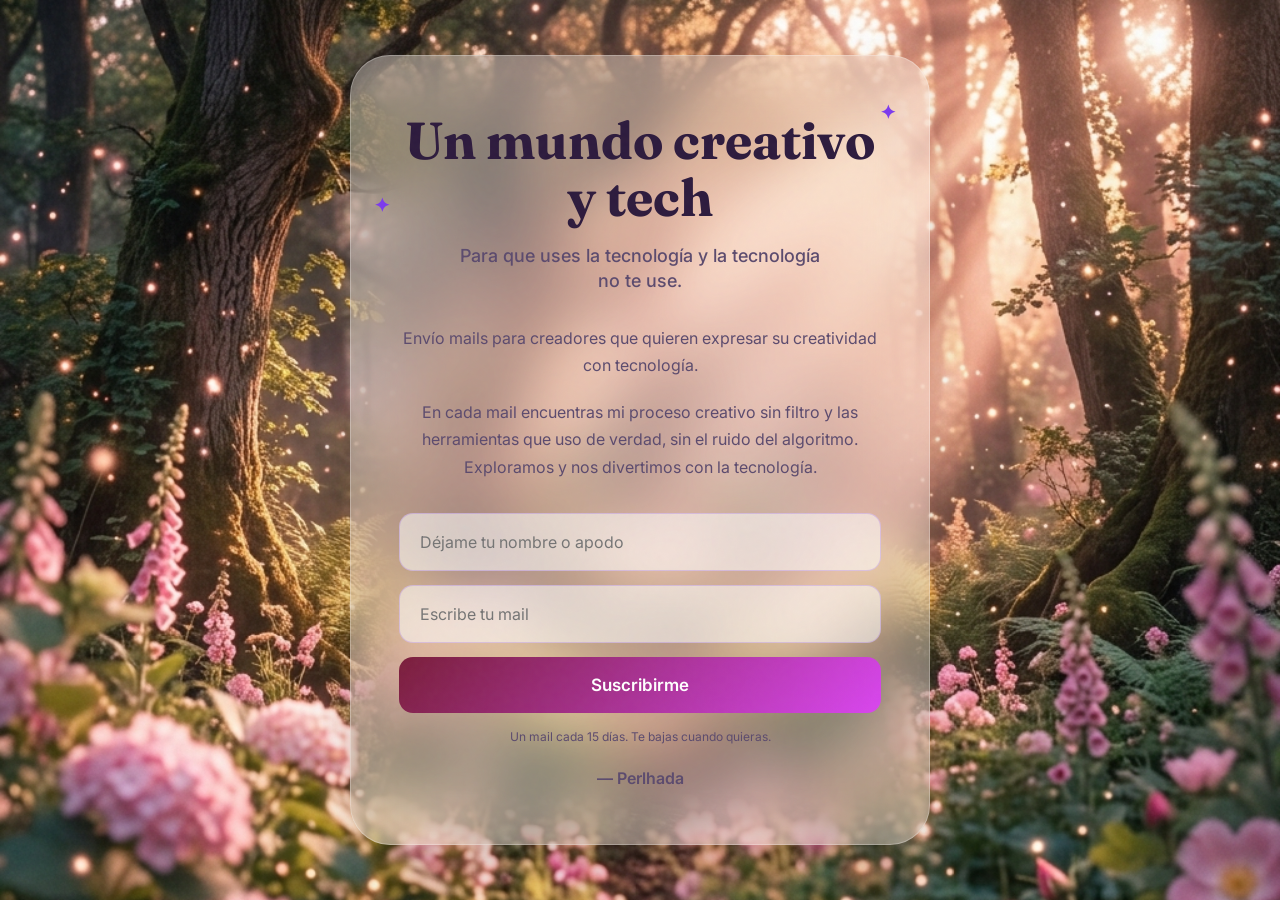
==== commit ae64896c: "Update index input fields" ====
--- a/index.html
+++ b/index.html
@@ -32,8 +32,8 @@
             <!-- SUSCRIPCIÓN -->
             <section class="suscripcion">
                 <form class="mailerlite-form" id="subscribe-form">
+                    <input type="text" name="fields[name]" placeholder="Déjame tu nombre o apodo" required>
                     <input type="email" name="fields[email]" placeholder="Escribe tu mail" required>
-                    <input type="text" name="fields[name]" placeholder="Déjame tu nombre o apodo" required>
                     <button type="submit">Suscribirme</button>
                 </form>
                 <p class="antifriccion">Un mail cada 15 días. Te bajas cuando quieras.</p>
